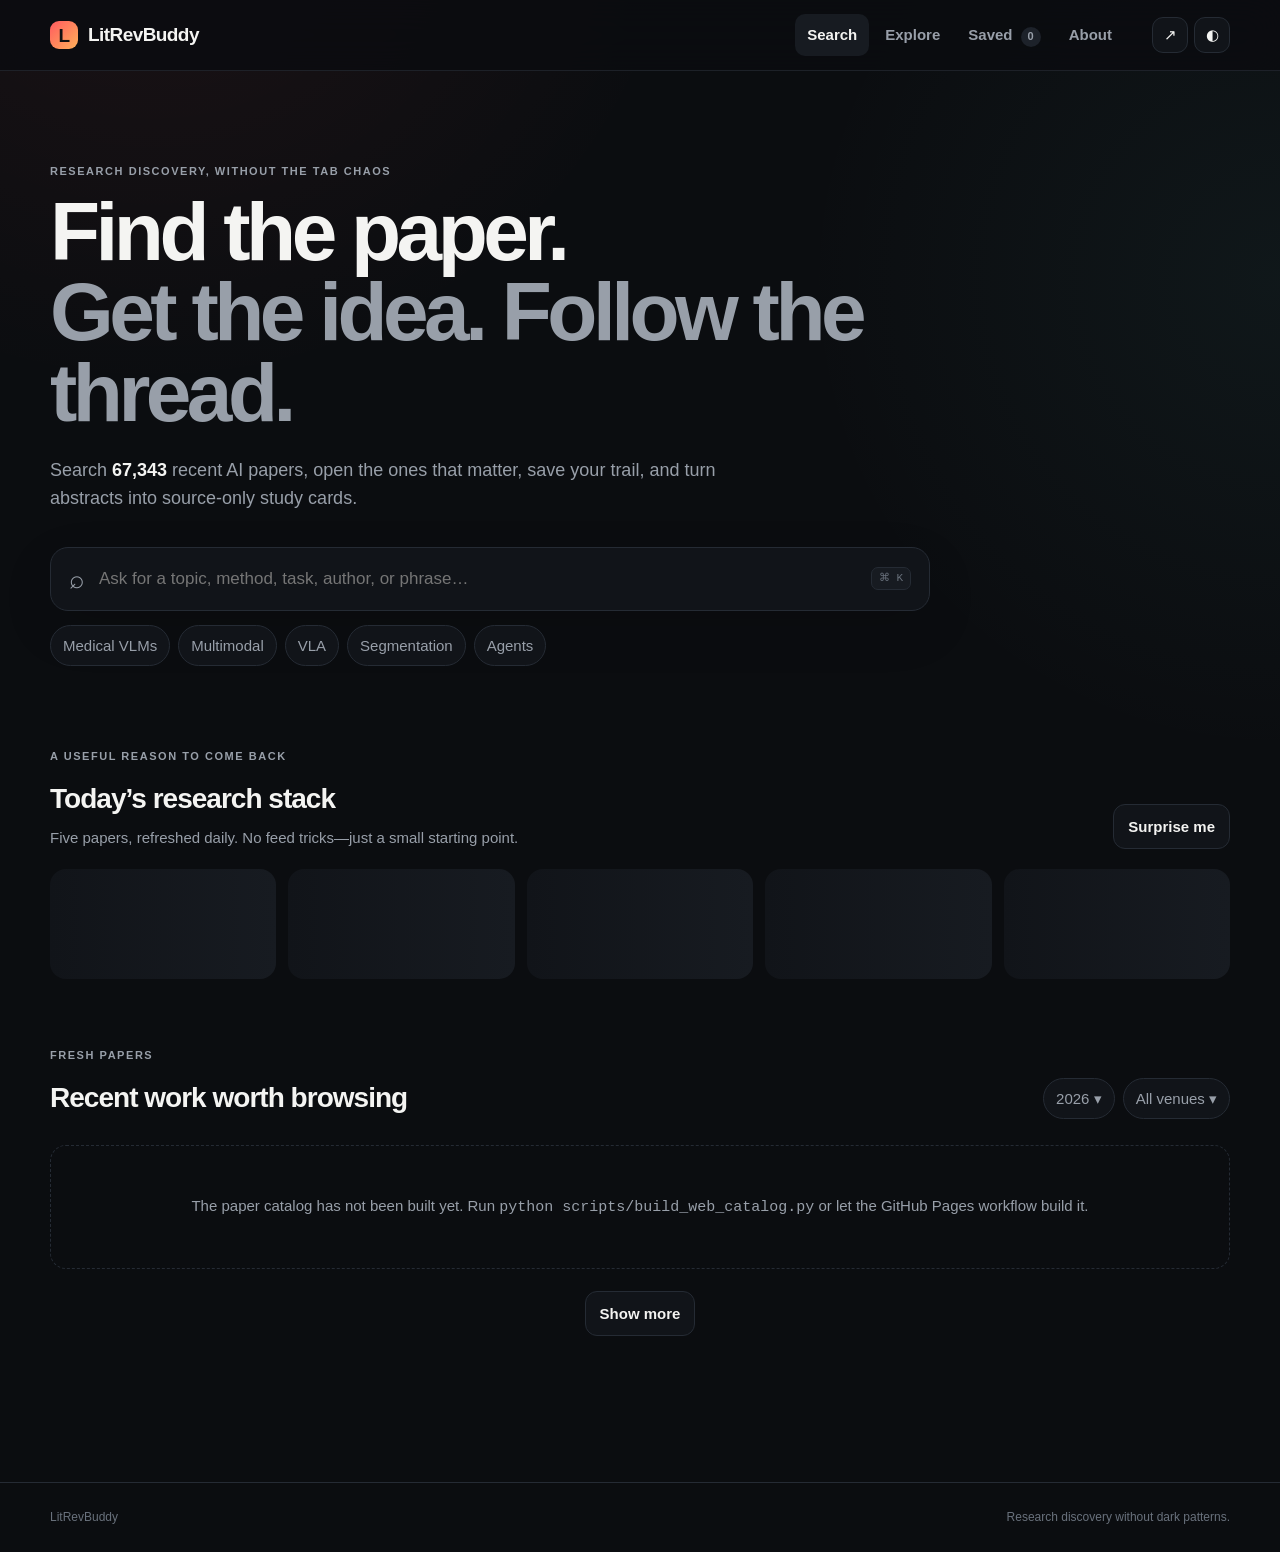
==== web/index.html @ 63c9c370 "Build static GitHub Pages research experience" ====
<!doctype html>
<html lang="en">
<head>
  <meta charset="utf-8" />
  <meta name="viewport" content="width=device-width,initial-scale=1,viewport-fit=cover" />
  <meta name="theme-color" content="#0b0d10" />
  <meta name="description" content="Search, understand, and connect recent AI research." />
  <title>LitRevBuddy — Find the paper. Get the idea. Follow the thread.</title>
  <link rel="manifest" href="./manifest.webmanifest" />
  <link rel="stylesheet" href="./styles.css" />
</head>
<body>
  <a class="skip-link" href="#main">Skip to content</a>

  <header class="site-header" id="siteHeader">
    <div class="shell header-inner">
      <button class="brand" data-route="search" aria-label="LitRevBuddy home">
        <span class="brand-mark">L</span>
        <span>LitRevBuddy</span>
      </button>

      <nav class="nav" aria-label="Primary">
        <button data-route="search" class="nav-link active">Search</button>
        <button data-route="explore" class="nav-link">Explore</button>
        <button data-route="saved" class="nav-link">Saved <span id="savedCount" class="nav-count">0</span></button>
        <button data-route="about" class="nav-link">About</button>
      </nav>

      <div class="header-actions">
        <button class="icon-btn" id="surpriseHeader" title="Surprise me" aria-label="Surprise me">↗</button>
        <button class="icon-btn" id="themeToggle" title="Toggle theme" aria-label="Toggle theme">◐</button>
      </div>
    </div>
  </header>

  <main id="main" class="shell page" tabindex="-1">
    <section id="searchView" class="view active" data-view="search">
      <div class="hero">
        <div class="eyebrow">Research discovery, without the tab chaos</div>
        <h1>Find the paper.<br><span>Get the idea. Follow the thread.</span></h1>
        <p class="hero-copy">Search <strong id="paperCountHero">67,343</strong> recent AI papers, open the ones that matter, save your trail, and turn abstracts into source-only study cards.</p>

        <div class="search-shell">
          <span class="search-icon" aria-hidden="true">⌕</span>
          <input id="searchInput" type="search" autocomplete="off" spellcheck="false"
            placeholder="Ask for a topic, method, task, author, or phrase…" aria-label="Search papers" />
          <kbd>⌘ K</kbd>
        </div>

        <div class="quick-row" aria-label="Suggested searches">
          <button class="chip" data-query="medical vision-language models">Medical VLMs</button>
          <button class="chip" data-query="multimodal learning">Multimodal</button>
          <button class="chip" data-query="robot policy vision language action">VLA</button>
          <button class="chip" data-query="foundation models segmentation">Segmentation</button>
          <button class="chip" data-query="agent reasoning planning">Agents</button>
        </div>
      </div>

      <section class="daily-section" id="dailySection">
        <div class="section-heading">
          <div>
            <div class="eyebrow">A useful reason to come back</div>
            <h2>Today’s research stack</h2>
            <p>Five papers, refreshed daily. No feed tricks—just a small starting point.</p>
          </div>
          <button class="secondary-btn" id="surpriseBtn">Surprise me</button>
        </div>
        <div id="dailyStack" class="card-grid"></div>
      </section>

      <section class="results-section" id="resultsSection">
        <div class="results-toolbar">
          <div>
            <div class="eyebrow" id="resultsEyebrow">Fresh papers</div>
            <h2 id="resultsTitle">Recent work worth browsing</h2>
          </div>
          <div class="toolbar-actions">
            <button id="yearFilterBtn" class="filter-btn">2026 ▾</button>
            <button id="venueFilterBtn" class="filter-btn">All venues ▾</button>
          </div>
        </div>

        <div id="activeFilters" class="active-filters" aria-live="polite"></div>
        <div id="resultsList" class="paper-list"></div>
        <div class="load-row">
          <button class="secondary-btn" id="loadMoreBtn">Show more</button>
        </div>
      </section>
    </section>

    <section id="exploreView" class="view" data-view="explore">
      <div class="page-hero compact">
        <div class="eyebrow">Explore the landscape</div>
        <h1>Move by idea, not by citation count.</h1>
        <p>Browse automatically discovered research themes or click the map to jump into a neighborhood.</p>
      </div>

      <div class="explore-tabs" role="tablist">
        <button class="tab-btn active" data-explore-tab="topics">Topics</button>
        <button class="tab-btn" data-explore-tab="map">Map</button>
      </div>

      <div id="topicsPanel" class="explore-panel active">
        <div id="topicGrid" class="topic-grid"></div>
      </div>
      <div id="mapPanel" class="explore-panel">
        <div class="map-card">
          <canvas id="topicMap" aria-label="Interactive topic map"></canvas>
          <div id="mapTooltip" class="map-tooltip" hidden></div>
        </div>
        <p class="microcopy">Each dot is a paper. Nearby dots share similar topic features. Click a dot to open it.</p>
      </div>
    </section>

    <section id="savedView" class="view" data-view="saved">
      <div class="page-hero compact">
        <div class="eyebrow">Your library</div>
        <h1>Keep the thread.</h1>
        <p>Saved papers stay in this browser. No account required.</p>
      </div>
      <div id="savedList" class="paper-list"></div>
      <div id="recentSection" class="recent-section">
        <div class="section-heading small">
          <div>
            <div class="eyebrow">Reading trail</div>
            <h2>Recently opened</h2>
          </div>
        </div>
        <div id="recentList" class="paper-list compact-list"></div>
      </div>
    </section>

    <section id="aboutView" class="view" data-view="about">
      <div class="page-hero compact about-hero">
        <div class="eyebrow">About</div>
        <h1>Built for the moment between “I found it” and “I understand it.”</h1>
        <p>LitRevBuddy indexes recent papers across major AI and medical-AI venues, then makes it easier to search, explore, connect, and study them.</p>
      </div>

      <div class="principle-grid">
        <article><span>01</span><h3>Search first</h3><p>Get to a useful paper quickly. Filters stay secondary until you need them.</p></article>
        <article><span>02</span><h3>Source first</h3><p>Built-in Stories use sentences from the paper abstract. AI is optional, not required for trust.</p></article>
        <article><span>03</span><h3>Follow the thread</h3><p>Related papers, topics, saved work, and recent history keep context from disappearing between tabs.</p></article>
      </div>

      <div id="coverageStats" class="stats-grid"></div>
      <div class="shortcut-card">
        <h3>Keyboard</h3>
        <div><kbd>/</kbd><span>Focus search</span></div>
        <div><kbd>J</kbd><span>Next result</span></div>
        <div><kbd>K</kbd><span>Previous result</span></div>
        <div><kbd>Enter</kbd><span>Open highlighted paper</span></div>
        <div><kbd>S</kbd><span>Save highlighted paper</span></div>
      </div>
    </section>
  </main>

  <aside id="paperDrawer" class="drawer" aria-hidden="true" aria-label="Paper details">
    <div class="drawer-backdrop" data-close-drawer></div>
    <div class="drawer-panel">
      <button class="drawer-close" data-close-drawer aria-label="Close paper">×</button>
      <div id="drawerContent"></div>
    </div>
  </aside>

  <aside id="storyModal" class="story-modal" aria-hidden="true" aria-label="Paper story">
    <div class="story-backdrop" data-close-story></div>
    <div class="story-panel">
      <div class="story-topbar">
        <button class="story-close" data-close-story>← Back to paper</button>
        <div class="story-mode-actions">
          <button id="extractiveStoryBtn" class="mode-btn active">Source cards</button>
          <button id="aiStoryBtn" class="mode-btn">AI story</button>
        </div>
      </div>
      <div id="storyContent"></div>
    </div>
  </aside>

  <div id="menuPopover" class="popover" hidden></div>
  <div id="toast" class="toast" role="status" aria-live="polite"></div>

  <footer class="site-footer">
    <div class="shell">
      <span>LitRevBuddy</span>
      <span>Research discovery without dark patterns.</span>
    </div>
  </footer>

  <script type="module" src="./app.js"></script>
</body>
</html>
---- web/styles.css ----
:root{
  color-scheme:dark;
  --bg:#0b0d10;
  --surface:#111419;
  --surface-2:#171b21;
  --surface-3:#1d222a;
  --text:#f4f4f2;
  --muted:#989fa9;
  --faint:#69717c;
  --line:#252b34;
  --accent:#ff5a5f;
  --accent-2:#ffb15a;
  --cyan:#68d7d2;
  --shadow:0 30px 80px rgba(0,0,0,.32);
  --radius:18px;
  --shell:1180px;
}
:root[data-theme="light"]{
  color-scheme:light;
  --bg:#f6f6f2;
  --surface:#ffffff;
  --surface-2:#f0f1ed;
  --surface-3:#e8eae5;
  --text:#111315;
  --muted:#626971;
  --faint:#8a9096;
  --line:#dedfd9;
  --shadow:0 28px 70px rgba(28,35,42,.12);
}
*{box-sizing:border-box}
html{scroll-behavior:smooth}
body{
  margin:0;
  background:
    radial-gradient(circle at 12% -10%,rgba(255,90,95,.08),transparent 34rem),
    radial-gradient(circle at 100% 18%,rgba(104,215,210,.05),transparent 30rem),
    var(--bg);
  color:var(--text);
  font:15px/1.55 Inter,ui-sans-serif,-apple-system,BlinkMacSystemFont,"Segoe UI",sans-serif;
  min-height:100vh;
}
button,input{font:inherit}
button{color:inherit}
a{color:inherit}
::selection{background:rgba(255,90,95,.35)}
.skip-link{position:fixed;left:1rem;top:-5rem;background:var(--text);color:var(--bg);padding:.7rem 1rem;border-radius:10px;z-index:999}
.skip-link:focus{top:1rem}
.shell{width:min(calc(100% - 40px),var(--shell));margin:0 auto}
.site-header{
  position:sticky;top:0;z-index:40;
  background:color-mix(in srgb,var(--bg) 84%,transparent);
  backdrop-filter:blur(18px);
  border-bottom:1px solid color-mix(in srgb,var(--line) 70%,transparent);
}
.header-inner{height:70px;display:flex;align-items:center;gap:28px}
.brand{display:flex;align-items:center;gap:10px;border:0;background:none;padding:0;font-size:19px;font-weight:820;letter-spacing:-.03em;cursor:pointer}
.brand-mark{display:grid;place-items:center;width:28px;height:28px;border-radius:9px;background:linear-gradient(135deg,var(--accent),var(--accent-2));color:#111;font-weight:900}
.nav{display:flex;gap:4px;margin-left:auto}
.nav-link{border:0;background:none;padding:9px 12px;border-radius:10px;color:var(--muted);cursor:pointer;font-weight:650}
.nav-link:hover,.nav-link.active{background:var(--surface-2);color:var(--text)}
.nav-count{display:inline-grid;place-items:center;min-width:20px;height:20px;padding:0 5px;border-radius:99px;background:var(--surface-3);font-size:11px;margin-left:4px}
.header-actions{display:flex;gap:6px}
.icon-btn{width:36px;height:36px;border:1px solid var(--line);border-radius:11px;background:var(--surface);cursor:pointer}
.icon-btn:hover{transform:translateY(-1px);border-color:var(--faint)}
.page{min-height:calc(100vh - 140px);padding-bottom:90px}
.view{display:none;animation:fade .22s ease}
.view.active{display:block}
@keyframes fade{from{opacity:0;transform:translateY(4px)}to{opacity:1;transform:none}}
.hero{padding:92px 0 48px;max-width:880px}
.eyebrow{text-transform:uppercase;letter-spacing:.14em;font-size:11px;font-weight:800;color:var(--muted);margin-bottom:12px}
.hero h1,.page-hero h1{
  margin:0;letter-spacing:-.055em;line-height:.98;font-size:clamp(44px,7vw,82px);font-weight:850;
}
.hero h1 span{color:var(--muted)}
.hero-copy{font-size:18px;max-width:720px;color:var(--muted);margin:24px 0 34px}
.hero-copy strong{color:var(--text)}
.search-shell{
  height:64px;display:grid;grid-template-columns:auto 1fr auto;align-items:center;gap:12px;
  padding:0 18px;border:1px solid var(--line);background:var(--surface);border-radius:18px;
  box-shadow:0 18px 50px rgba(0,0,0,.12);transition:.2s ease;
}
.search-shell:focus-within{border-color:color-mix(in srgb,var(--accent) 65%,var(--line));box-shadow:0 0 0 4px rgba(255,90,95,.08),0 22px 60px rgba(0,0,0,.16);transform:translateY(-1px)}
.search-icon{font-size:26px;color:var(--muted)}
.search-shell input{width:100%;border:0;outline:0;background:transparent;color:var(--text);font-size:17px}
.search-shell kbd{color:var(--faint)}
kbd{border:1px solid var(--line);background:var(--surface-2);border-radius:7px;padding:2px 7px;font-size:11px;color:var(--muted)}
.quick-row{display:flex;gap:8px;flex-wrap:wrap;margin-top:14px}
.chip,.filter-btn,.mode-btn,.tab-btn{
  border:1px solid var(--line);background:var(--surface);border-radius:999px;padding:8px 12px;cursor:pointer;color:var(--muted)
}
.chip:hover,.filter-btn:hover,.mode-btn:hover,.tab-btn:hover,.mode-btn.active,.tab-btn.active{color:var(--text);border-color:var(--faint);background:var(--surface-2)}
.daily-section,.results-section{padding:34px 0}
.section-heading,.results-toolbar{display:flex;align-items:end;justify-content:space-between;gap:24px;margin-bottom:20px}
.section-heading h2,.results-toolbar h2{margin:0;font-size:28px;letter-spacing:-.035em}
.section-heading p{margin:5px 0 0;color:var(--muted)}
.section-heading.small h2{font-size:23px}
.secondary-btn{
  border:1px solid var(--line);background:var(--surface);border-radius:12px;padding:10px 14px;cursor:pointer;font-weight:700
}
.secondary-btn:hover{border-color:var(--faint);transform:translateY(-1px)}
.card-grid{display:grid;grid-template-columns:repeat(5,minmax(0,1fr));gap:12px}
.daily-card{
  position:relative;min-height:260px;display:flex;flex-direction:column;padding:18px;border:1px solid var(--line);border-radius:var(--radius);
  background:linear-gradient(155deg,var(--surface-2),var(--surface));cursor:pointer;overflow:hidden;transition:.2s ease
}
.daily-card:hover{transform:translateY(-4px);border-color:var(--faint);box-shadow:var(--shadow)}
.daily-card .number{font-size:11px;color:var(--faint);font-weight:800}
.daily-card h3{font-size:17px;line-height:1.25;letter-spacing:-.025em;margin:22px 0 10px}
.daily-card p{font-size:13px;color:var(--muted);display:-webkit-box;-webkit-line-clamp:4;-webkit-box-orient:vertical;overflow:hidden}
.daily-card .meta{margin-top:auto;font-size:11px;color:var(--faint)}
.toolbar-actions{display:flex;gap:8px}
.paper-list{display:flex;flex-direction:column;gap:10px}
.paper-card{
  position:relative;display:grid;grid-template-columns:1fr auto;gap:18px;padding:20px 22px;border:1px solid var(--line);border-radius:16px;background:color-mix(in srgb,var(--surface) 94%,transparent);
  transition:.18s ease
}
.paper-card:hover,.paper-card.keyboard-active{border-color:var(--faint);background:var(--surface-2);transform:translateY(-1px)}
.paper-meta{display:flex;gap:8px;align-items:center;color:var(--faint);font-size:12px;flex-wrap:wrap}
.paper-meta .score{color:var(--accent)}
.paper-card h3{font-size:18px;line-height:1.28;letter-spacing:-.025em;margin:7px 0 7px;cursor:pointer}
.paper-card h3:hover{text-decoration:underline;text-decoration-color:var(--accent);text-underline-offset:4px}
.paper-card p{margin:0;color:var(--muted);display:-webkit-box;-webkit-line-clamp:2;-webkit-box-orient:vertical;overflow:hidden}
.paper-actions{display:flex;align-items:center;gap:8px}
.paper-actions button{white-space:nowrap}
.action-btn{border:1px solid var(--line);background:transparent;border-radius:10px;padding:9px 11px;cursor:pointer}
.action-btn.primary{background:var(--text);color:var(--bg);border-color:var(--text);font-weight:750}
.action-btn.saved{color:var(--accent);border-color:color-mix(in srgb,var(--accent) 50%,var(--line))}
.load-row{text-align:center;padding:22px 0}
.active-filters{display:flex;gap:8px;flex-wrap:wrap;margin:-8px 0 14px}
.filter-pill{font-size:12px;padding:6px 9px;border-radius:999px;background:var(--surface-2);color:var(--muted)}
.page-hero.compact{padding:72px 0 36px;max-width:900px}
.page-hero.compact h1{font-size:clamp(42px,6vw,68px)}
.page-hero.compact p{font-size:18px;color:var(--muted);max-width:720px}
.explore-tabs{display:flex;gap:8px;margin:10px 0 20px}
.explore-panel{display:none}.explore-panel.active{display:block}
.topic-grid{display:grid;grid-template-columns:repeat(3,1fr);gap:12px}
.topic-card{padding:18px;border:1px solid var(--line);border-radius:15px;background:var(--surface);cursor:pointer;min-height:150px}
.topic-card:hover{border-color:var(--faint);transform:translateY(-2px)}
.topic-card .topic-count{font-size:12px;color:var(--faint)}
.topic-card h3{margin:24px 0 8px;font-size:17px;line-height:1.25}
.topic-card p{margin:0;color:var(--muted);font-size:13px}
.map-card{position:relative;border:1px solid var(--line);border-radius:18px;background:var(--surface);overflow:hidden}
#topicMap{display:block;width:100%;height:620px}
.map-tooltip{position:absolute;pointer-events:none;max-width:280px;padding:9px 11px;border-radius:9px;background:var(--text);color:var(--bg);font-size:12px;box-shadow:var(--shadow)}
.microcopy{color:var(--faint);font-size:12px}
.recent-section{padding:48px 0}
.compact-list .paper-card p{display:none}
.about-hero{max-width:980px}
.principle-grid{display:grid;grid-template-columns:repeat(3,1fr);gap:12px;margin:20px 0 50px}
.principle-grid article{border:1px solid var(--line);border-radius:16px;padding:22px;background:var(--surface)}
.principle-grid article>span{font-size:11px;color:var(--accent);font-weight:800}
.principle-grid h3{font-size:20px;margin:28px 0 7px}
.principle-grid p{color:var(--muted);margin:0}
.stats-grid{display:grid;grid-template-columns:repeat(4,1fr);gap:10px;margin:20px 0 40px}
.stat{padding:18px;border-top:1px solid var(--line)}
.stat strong{display:block;font-size:30px;letter-spacing:-.04em}.stat span{color:var(--muted)}
.shortcut-card{max-width:560px;border:1px solid var(--line);border-radius:16px;padding:20px;background:var(--surface)}
.shortcut-card div{display:grid;grid-template-columns:64px 1fr;align-items:center;padding:7px 0;color:var(--muted)}
.drawer,.story-modal{position:fixed;inset:0;z-index:80;display:none}
.drawer.open,.story-modal.open{display:block}
.drawer-backdrop,.story-backdrop{position:absolute;inset:0;background:rgba(0,0,0,.62);backdrop-filter:blur(3px)}
.drawer-panel{position:absolute;right:0;top:0;height:100%;width:min(720px,100%);background:var(--bg);border-left:1px solid var(--line);overflow:auto;padding:34px;box-shadow:var(--shadow);animation:slide .24s ease}
@keyframes slide{from{transform:translateX(30px);opacity:.7}to{transform:none;opacity:1}}
.drawer-close{position:sticky;top:0;float:right;width:38px;height:38px;border:1px solid var(--line);border-radius:12px;background:var(--surface);cursor:pointer;z-index:2}
.drawer-meta{color:var(--accent);font-size:12px;font-weight:750;margin-top:34px}
.drawer-title{font-size:clamp(32px,5vw,52px);line-height:1.03;letter-spacing:-.05em;margin:12px 0 14px}
.drawer-authors{color:var(--muted)}
.drawer-actions{display:flex;gap:8px;flex-wrap:wrap;margin:22px 0 34px}
.drawer-section{border-top:1px solid var(--line);padding:26px 0}
.drawer-section h3{font-size:13px;text-transform:uppercase;letter-spacing:.1em;color:var(--muted)}
.drawer-section p{font-size:16px;line-height:1.75}
.related-row{display:flex;flex-direction:column;gap:7px}
.related-item{border:0;background:var(--surface);padding:12px;border-radius:11px;text-align:left;cursor:pointer}
.related-item:hover{background:var(--surface-2)}
.story-panel{position:absolute;inset:0;background:var(--bg);overflow:auto}
.story-topbar{position:sticky;top:0;z-index:2;height:64px;display:flex;align-items:center;justify-content:space-between;padding:0 24px;border-bottom:1px solid var(--line);background:color-mix(in srgb,var(--bg) 88%,transparent);backdrop-filter:blur(18px)}
.story-close{border:0;background:none;cursor:pointer;color:var(--muted)}
.story-mode-actions{display:flex;gap:6px}
.story-stage{width:min(100% - 32px,560px);margin:40px auto 80px}
.story-heading{text-align:center;margin-bottom:22px}.story-heading h2{font-size:23px;margin:4px 0}.story-heading p{color:var(--muted);margin:0}
.story-card{
  min-height:600px;border:1px solid var(--line);border-radius:28px;padding:28px;background:
  radial-gradient(circle at 90% 10%,rgba(104,215,210,.08),transparent 18rem),
  linear-gradient(150deg,rgba(255,90,95,.08),var(--surface) 55%);
  display:flex;flex-direction:column;box-shadow:var(--shadow)
}
.story-step{font-size:11px;color:var(--faint);font-weight:800;letter-spacing:.1em;text-transform:uppercase}
.story-card h3{font-size:clamp(31px,6vw,46px);line-height:1.04;letter-spacing:-.05em;margin:72px 0 20px}
.story-card p{font-size:18px;line-height:1.65;color:var(--muted)}
.story-source{margin-top:auto;border-top:1px solid var(--line);padding-top:18px;color:var(--faint);font-size:12px}
.story-controls{display:grid;grid-template-columns:1fr auto 1fr;gap:12px;align-items:center;margin-top:16px}
.story-controls button:last-child{justify-self:end}
.story-dots{color:var(--faint);font-size:12px}
.ai-connect{border:1px solid var(--line);border-radius:18px;padding:22px;background:var(--surface)}
.ai-connect input{width:100%;height:44px;border:1px solid var(--line);border-radius:10px;background:var(--surface-2);color:var(--text);padding:0 12px;margin:12px 0}
.popover{position:fixed;z-index:100;min-width:220px;max-height:340px;overflow:auto;border:1px solid var(--line);border-radius:13px;background:var(--surface);box-shadow:var(--shadow);padding:8px}
.popover button{display:block;width:100%;border:0;background:none;text-align:left;padding:9px 10px;border-radius:8px;cursor:pointer}
.popover button:hover,.popover button.active{background:var(--surface-2)}
.toast{position:fixed;left:50%;bottom:24px;transform:translate(-50%,20px);opacity:0;pointer-events:none;background:var(--text);color:var(--bg);padding:10px 14px;border-radius:10px;font-weight:700;z-index:150;transition:.2s ease}
.toast.show{opacity:1;transform:translate(-50%,0)}
.site-footer{border-top:1px solid var(--line);color:var(--faint);font-size:12px}
.site-footer .shell{min-height:70px;display:flex;align-items:center;justify-content:space-between;gap:20px}
.empty{padding:48px 20px;border:1px dashed var(--line);border-radius:16px;text-align:center;color:var(--muted)}
.skeleton{height:110px;border-radius:16px;background:linear-gradient(90deg,var(--surface),var(--surface-2),var(--surface));background-size:200% 100%;animation:shimmer 1.3s infinite}
@keyframes shimmer{to{background-position:-200% 0}}
@media (max-width:900px){
  .card-grid{grid-template-columns:repeat(2,1fr)}
  .topic-grid,.principle-grid{grid-template-columns:1fr 1fr}
  .stats-grid{grid-template-columns:1fr 1fr}
}
@media (max-width:680px){
  .shell{width:min(calc(100% - 24px),var(--shell))}
  .header-inner{height:62px}.brand span:last-child{display:none}.nav{gap:0}.nav-link{padding:8px}
  .header-actions #surpriseHeader{display:none}
  .hero{padding:58px 0 30px}.hero h1{font-size:46px}.hero-copy{font-size:16px}
  .search-shell{height:58px}.search-shell kbd{display:none}
  .card-grid,.topic-grid,.principle-grid{grid-template-columns:1fr}
  .paper-card{grid-template-columns:1fr}.paper-actions{justify-content:flex-start}
  .section-heading,.results-toolbar{align-items:flex-start;flex-direction:column}
  .toolbar-actions{width:100%}.toolbar-actions button{flex:1}
  #topicMap{height:480px}.drawer-panel{padding:22px}
  .story-card{min-height:520px;padding:22px}.story-card h3{margin-top:48px}
  .story-topbar{padding:0 12px}.mode-btn{padding:7px 9px;font-size:12px}
}
@media (prefers-reduced-motion:reduce){*{animation:none!important;transition:none!important;scroll-behavior:auto!important}}
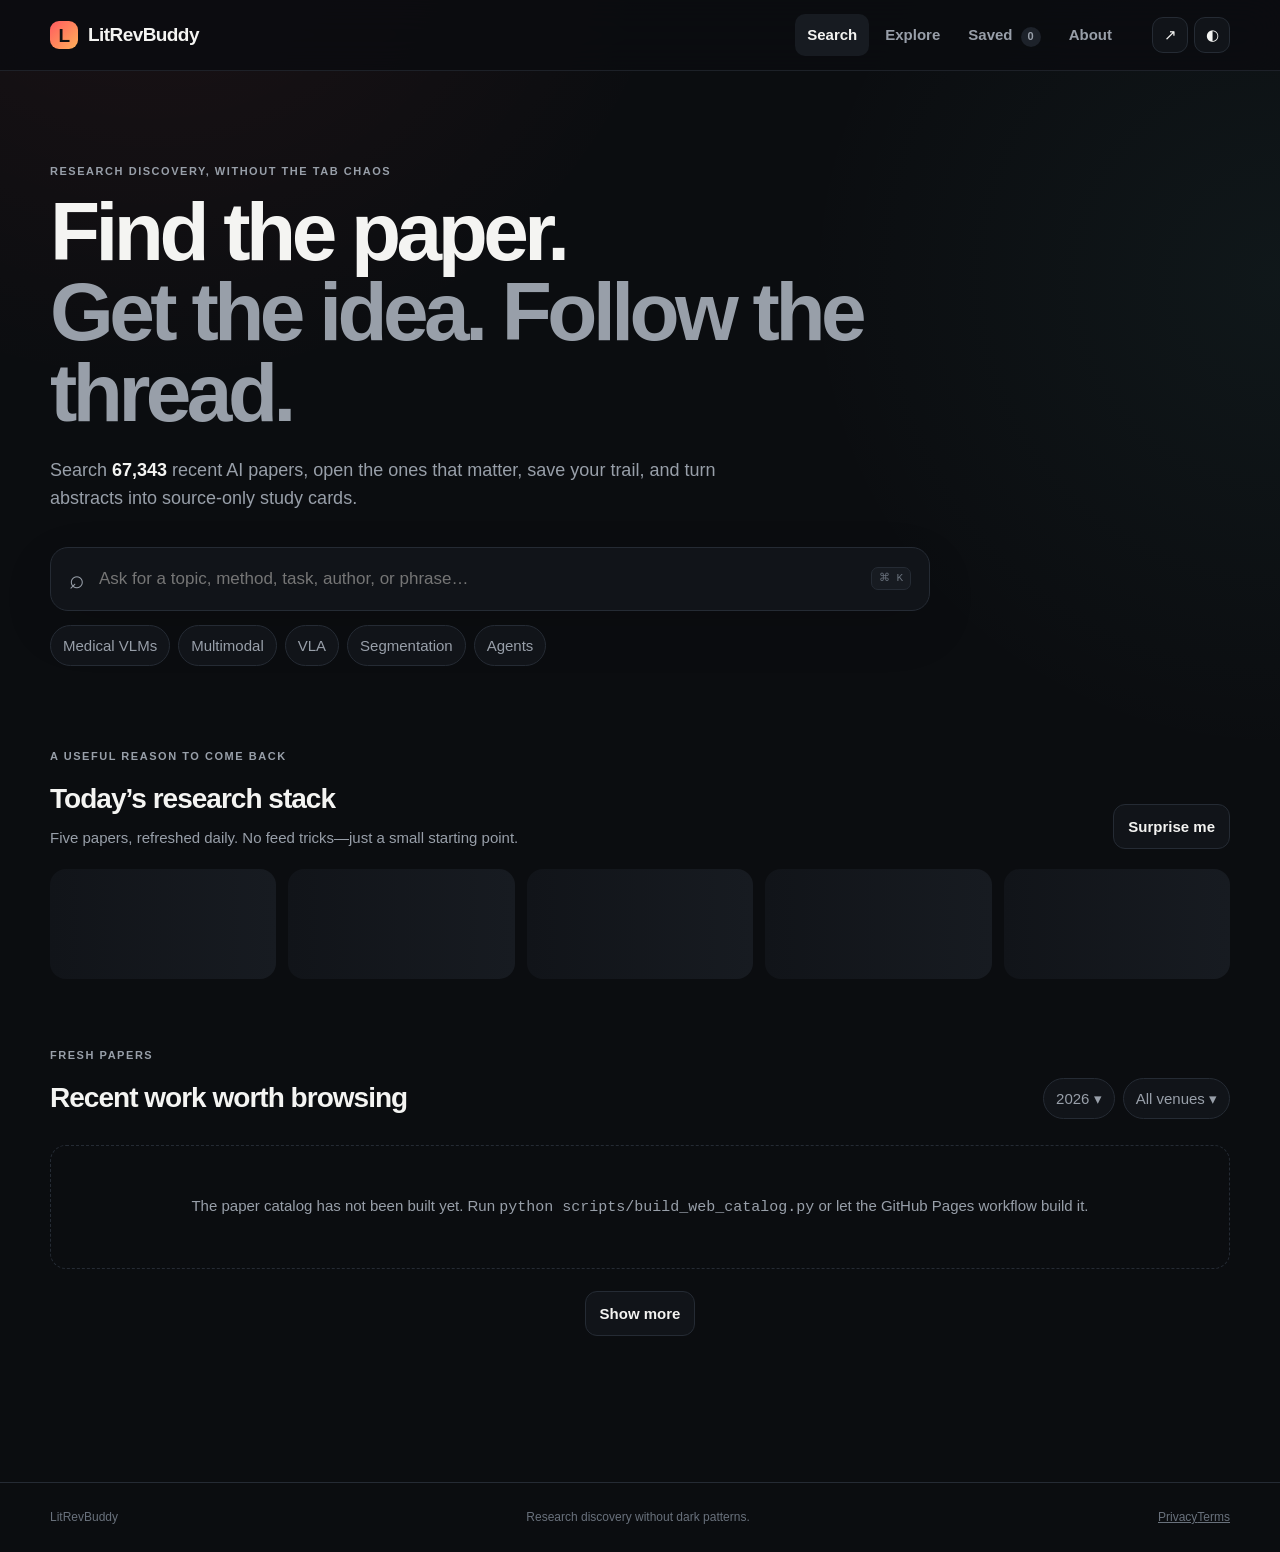
==== commit c37bb5fe: "Add privacy-first product disclosures" ====
--- a/web/index.html
+++ b/web/index.html
@@ -5,6 +5,7 @@
   <meta name="viewport" content="width=device-width,initial-scale=1,viewport-fit=cover" />
   <meta name="theme-color" content="#0b0d10" />
   <meta name="description" content="Search, understand, and connect recent AI research." />
+  <meta name="referrer" content="no-referrer" />
   <title>LitRevBuddy — Find the paper. Get the idea. Follow the thread.</title>
   <link rel="manifest" href="./manifest.webmanifest" />
   <link rel="stylesheet" href="./styles.css" />
@@ -116,7 +117,7 @@
       <div class="page-hero compact">
         <div class="eyebrow">Your library</div>
         <h1>Keep the thread.</h1>
-        <p>Saved papers stay in this browser. No account required.</p>
+        <p>Saved papers and reading history exist only for this open page. Refresh or close it and they are gone. No account required.</p>
       </div>
       <div id="savedList" class="paper-list"></div>
       <div id="recentSection" class="recent-section">
@@ -144,6 +145,18 @@
       </div>
 
       <div id="coverageStats" class="stats-grid"></div>
+
+      <section class="privacy-card">
+        <div class="eyebrow">Privacy by design</div>
+        <h2>No account. No analytics. No subscription.</h2>
+        <p>LitRevBuddy does not operate a user database, set cookies, run analytics, create accounts, sell data, or enroll visitors in subscriptions. Search terms, saved papers, reading history, and API keys are kept only in page memory and disappear when the page is refreshed or closed.</p>
+        <p>GitHub Pages hosts this static site. External paper links and the optional OpenRouter AI mode are third-party services with their own privacy practices. AI mode never runs without an explicit user action.</p>
+        <div class="legal-links">
+          <a href="./privacy.html">Privacy notice</a>
+          <a href="./terms.html">Terms & research-use notice</a>
+        </div>
+      </section>
+
       <div class="shortcut-card">
         <h3>Keyboard</h3>
         <div><kbd>/</kbd><span>Focus search</span></div>
@@ -181,9 +194,10 @@
   <div id="toast" class="toast" role="status" aria-live="polite"></div>
 
   <footer class="site-footer">
-    <div class="shell">
+    <div class="shell footer-inner">
       <span>LitRevBuddy</span>
       <span>Research discovery without dark patterns.</span>
+      <span class="footer-links"><a href="./privacy.html">Privacy</a><a href="./terms.html">Terms</a></span>
     </div>
   </footer>
 
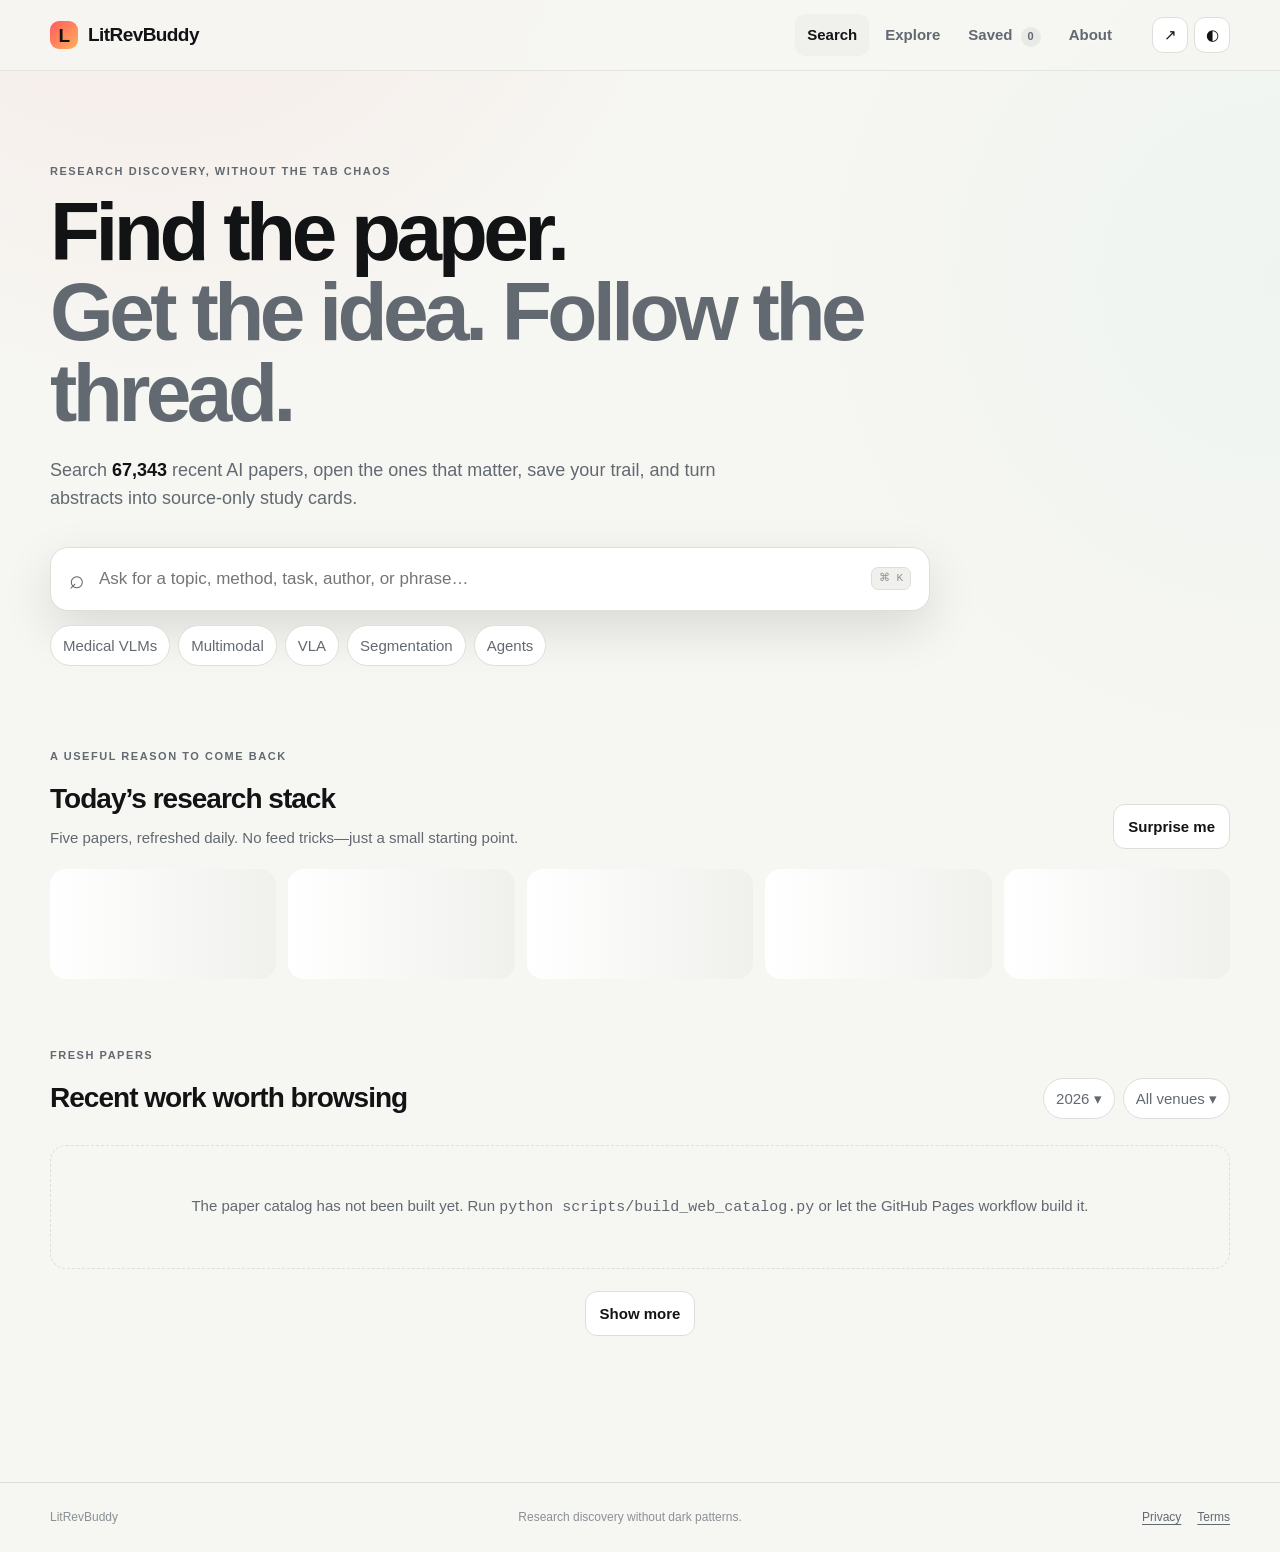
==== commit 734e5b9d: "Center paper modal and add story modes" ====
--- a/web/index.html
+++ b/web/index.html
@@ -168,7 +168,7 @@
     </section>
   </main>
 
-  <aside id="paperDrawer" class="drawer" aria-hidden="true" aria-label="Paper details">
+  <aside id="paperDrawer" class="drawer" aria-hidden="true" aria-label="Paper details" role="dialog" aria-modal="true">
     <div class="drawer-backdrop" data-close-drawer></div>
     <div class="drawer-panel">
       <button class="drawer-close" data-close-drawer aria-label="Close paper">×</button>
@@ -176,13 +176,14 @@
     </div>
   </aside>
 
-  <aside id="storyModal" class="story-modal" aria-hidden="true" aria-label="Paper story">
+  <aside id="storyModal" class="story-modal" aria-hidden="true" aria-label="Paper story" role="dialog" aria-modal="true">
     <div class="story-backdrop" data-close-story></div>
     <div class="story-panel">
       <div class="story-topbar">
         <button class="story-close" data-close-story>← Back to paper</button>
         <div class="story-mode-actions">
-          <button id="extractiveStoryBtn" class="mode-btn active">Source cards</button>
+          <button id="extractiveStoryBtn" class="mode-btn active">Quick story</button>
+          <button id="deepStoryBtn" class="mode-btn">Deep story</button>
           <button id="aiStoryBtn" class="mode-btn">AI story</button>
         </div>
       </div>
--- a/web/styles.css
+++ b/web/styles.css
@@ -223,3 +223,21 @@
   .story-topbar{padding:0 12px}.mode-btn{padding:7px 9px;font-size:12px}
 }
 @media (prefers-reduced-motion:reduce){*{animation:none!important;transition:none!important;scroll-behavior:auto!important}}
+
+.privacy-card{margin:0 0 40px;border:1px solid var(--line);border-radius:18px;padding:24px;background:var(--surface);max-width:860px}
+.privacy-card h2{font-size:26px;letter-spacing:-.035em;margin:0 0 10px}
+.privacy-card p{color:var(--muted);max-width:760px}
+.legal-links,.footer-links{display:flex;gap:16px;flex-wrap:wrap}
+.legal-links a,.footer-links a{color:var(--muted);text-underline-offset:3px}
+.legal-links a:hover,.footer-links a:hover{color:var(--text)}
+.consent-row{display:grid;grid-template-columns:auto 1fr;gap:10px;align-items:start;color:var(--muted);font-size:13px;margin:12px 0 16px}
+.consent-row input{margin-top:3px}
+.action-btn:disabled{opacity:.45;cursor:not-allowed;transform:none}
+.footer-inner{display:flex;align-items:center;justify-content:space-between;gap:20px;flex-wrap:wrap}
+
+.legal-page{max-width:820px;padding:64px 0 100px}
+.legal-page h1{font-size:clamp(42px,7vw,72px);line-height:1;letter-spacing:-.05em;margin:10px 0 28px}
+.legal-page h2{font-size:21px;margin:34px 0 8px}
+.legal-page p{color:var(--muted);font-size:16px;line-height:1.72}
+.legal-page strong,.legal-page a{color:var(--text)}
+.legal-note{border-top:1px solid var(--line);padding-top:22px;margin-top:44px;font-size:13px!important}
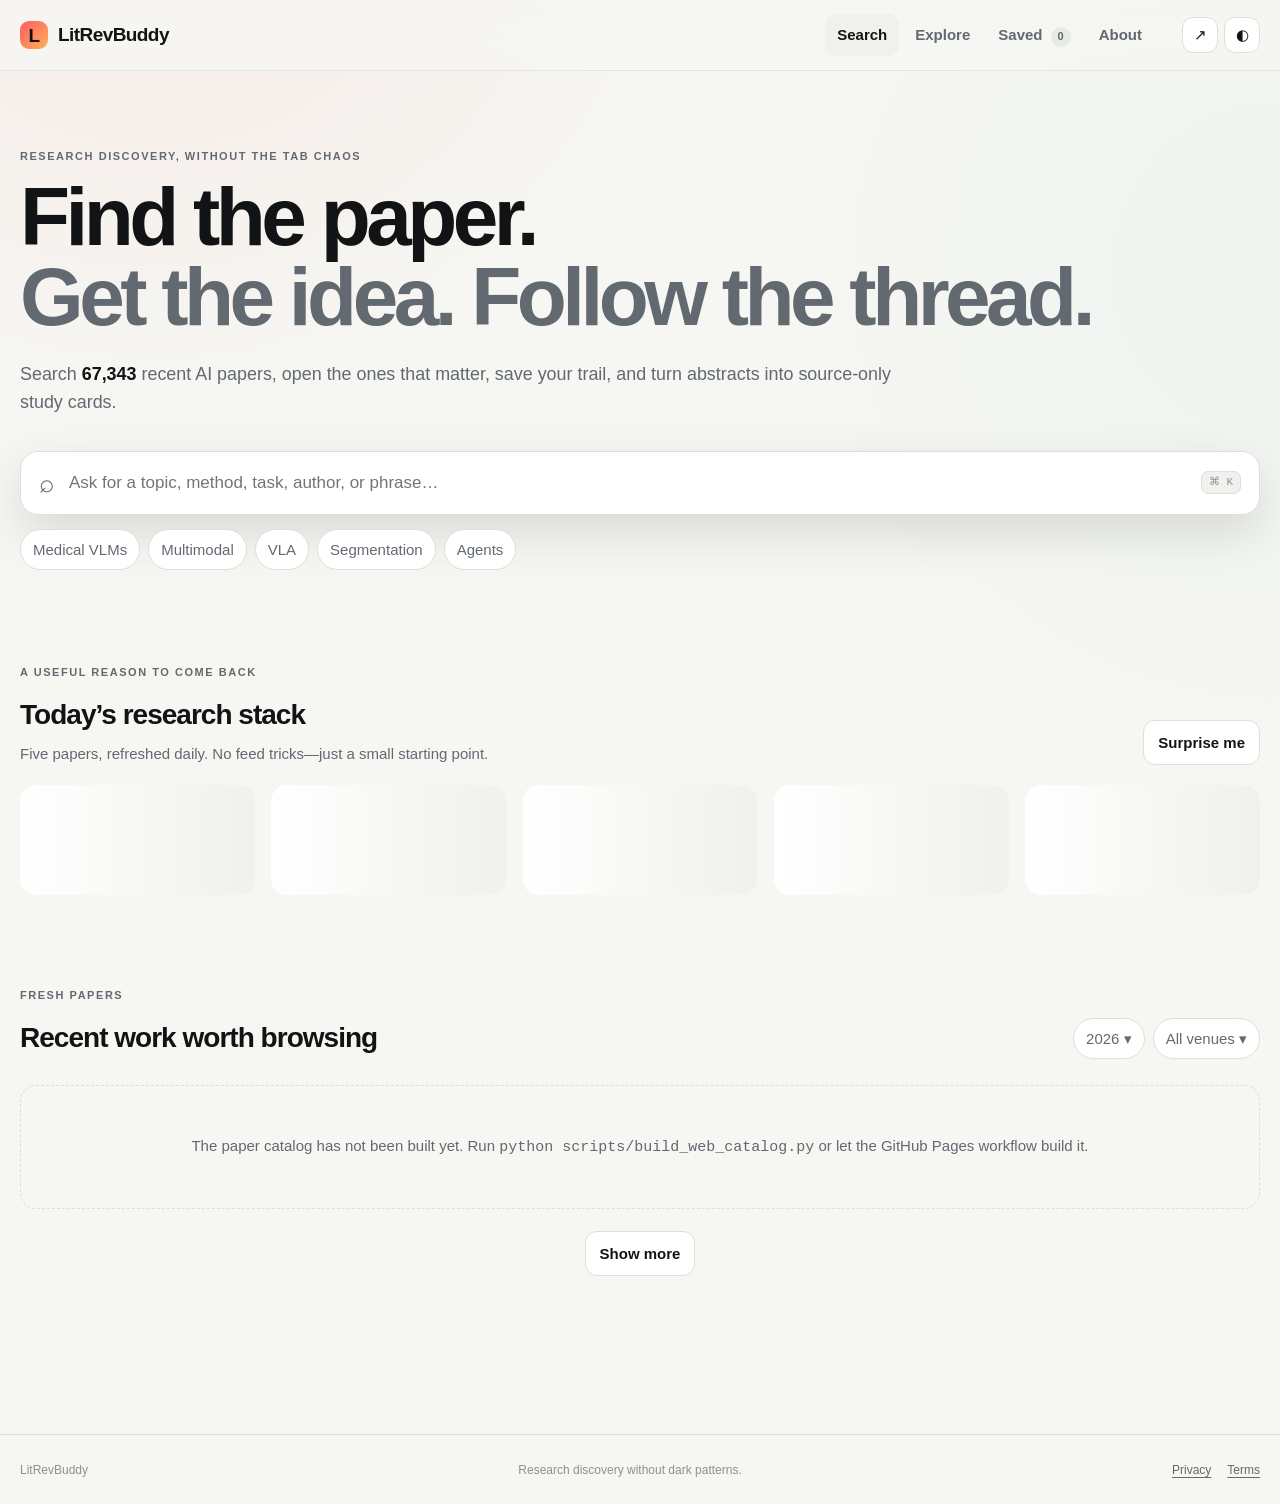
==== commit 06f08950: "Add citation graph explorer" ====
--- a/web/index.html
+++ b/web/index.html
@@ -98,7 +98,8 @@
 
       <div class="explore-tabs" role="tablist">
         <button class="tab-btn active" data-explore-tab="topics">Topics</button>
-        <button class="tab-btn" data-explore-tab="map">Map</button>
+        <button class="tab-btn" data-explore-tab="map">Topic map</button>
+        <button class="tab-btn" data-explore-tab="citations">Citation graph</button>
       </div>
 
       <div id="topicsPanel" class="explore-panel active">
@@ -110,6 +111,37 @@
           <div id="mapTooltip" class="map-tooltip" hidden></div>
         </div>
         <p class="microcopy">Each dot is a paper. Nearby dots share similar topic features. Click a dot to open it.</p>
+      </div>
+
+      <div id="citationsPanel" class="explore-panel">
+        <div class="citation-toolbar">
+          <div>
+            <div class="eyebrow">Graphify knowledge graph</div>
+            <h2>Citation map</h2>
+            <p id="citationStatus">Looking for a published Graphify graph…</p>
+          </div>
+          <div class="citation-actions">
+            <input id="citationSearch" type="search" placeholder="Find a paper or concept…" aria-label="Search citation graph" />
+            <select id="citationRelationFilter" aria-label="Citation relationship filter">
+              <option value="citations">Citations</option>
+              <option value="extracted">Extracted relationships</option>
+              <option value="all">All relationships</option>
+            </select>
+            <label class="secondary-btn upload-btn">Open graph.json
+              <input id="citationGraphUpload" type="file" accept=".json,application/json" hidden />
+            </label>
+          </div>
+        </div>
+        <div class="citation-layout">
+          <div class="map-card citation-map-card">
+            <canvas id="citationMap" aria-label="Interactive citation graph"></canvas>
+            <div id="citationTooltip" class="map-tooltip" hidden></div>
+          </div>
+          <aside id="citationDetails" class="citation-details">
+            <div class="empty compact-empty">Select a node to inspect its relationships.</div>
+          </aside>
+        </div>
+        <p class="microcopy">Published graphs are generated offline with Graphify. Uploaded JSON stays only in this page's memory and is never persisted by LitRevBuddy.</p>
       </div>
     </section>
 
--- a/web/styles.css
+++ b/web/styles.css
@@ -13,7 +13,7 @@
   --cyan:#68d7d2;
   --shadow:0 30px 80px rgba(0,0,0,.32);
   --radius:18px;
-  --shell:1180px;
+  --shell:1480px;
 }
 :root[data-theme="light"]{
   color-scheme:light;
@@ -63,18 +63,31 @@
 .icon-btn{width:36px;height:36px;border:1px solid var(--line);border-radius:11px;background:var(--surface);cursor:pointer}
 .icon-btn:hover{transform:translateY(-1px);border-color:var(--faint)}
 .page{min-height:calc(100vh - 140px);padding-bottom:90px}
+#main:focus{outline:none}
 .view{display:none;animation:fade .22s ease}
 .view.active{display:block}
 @keyframes fade{from{opacity:0;transform:translateY(4px)}to{opacity:1;transform:none}}
-.hero{padding:92px 0 48px;max-width:880px}
+.hero{
+  padding:clamp(48px,6vw,82px) 0 clamp(30px,4vw,48px);
+  width:100%;
+  max-width:none
+}
 .eyebrow{text-transform:uppercase;letter-spacing:.14em;font-size:11px;font-weight:800;color:var(--muted);margin-bottom:12px}
 .hero h1,.page-hero h1{
-  margin:0;letter-spacing:-.055em;line-height:.98;font-size:clamp(44px,7vw,82px);font-weight:850;
-}
+  margin:0;letter-spacing:-.055em;line-height:.98;font-size:clamp(44px,6.4vw,88px);font-weight:850;
+}
+.hero h1{max-width:1280px}
+.hero .hero-copy{max-width:900px}
 .hero h1 span{color:var(--muted)}
-.hero-copy{font-size:18px;max-width:720px;color:var(--muted);margin:24px 0 34px}
+.hero-copy{
+  font-size:clamp(16px,1.4vw,19px);
+  max-width:820px;
+  color:var(--muted);
+  margin:24px 0 34px
+}
 .hero-copy strong{color:var(--text)}
 .search-shell{
+  width:100%;
   height:64px;display:grid;grid-template-columns:auto 1fr auto;align-items:center;gap:12px;
   padding:0 18px;border:1px solid var(--line);background:var(--surface);border-radius:18px;
   box-shadow:0 18px 50px rgba(0,0,0,.12);transition:.2s ease;
@@ -89,7 +102,7 @@
   border:1px solid var(--line);background:var(--surface);border-radius:999px;padding:8px 12px;cursor:pointer;color:var(--muted)
 }
 .chip:hover,.filter-btn:hover,.mode-btn:hover,.tab-btn:hover,.mode-btn.active,.tab-btn.active{color:var(--text);border-color:var(--faint);background:var(--surface-2)}
-.daily-section,.results-section{padding:34px 0}
+.daily-section,.results-section{padding:clamp(26px,4vw,46px) 0;width:100%}
 .section-heading,.results-toolbar{display:flex;align-items:end;justify-content:space-between;gap:24px;margin-bottom:20px}
 .section-heading h2,.results-toolbar h2{margin:0;font-size:28px;letter-spacing:-.035em}
 .section-heading p{margin:5px 0 0;color:var(--muted)}
@@ -98,7 +111,11 @@
   border:1px solid var(--line);background:var(--surface);border-radius:12px;padding:10px 14px;cursor:pointer;font-weight:700
 }
 .secondary-btn:hover{border-color:var(--faint);transform:translateY(-1px)}
-.card-grid{display:grid;grid-template-columns:repeat(5,minmax(0,1fr));gap:12px}
+.card-grid{
+  display:grid;
+  grid-template-columns:repeat(auto-fit,minmax(220px,1fr));
+  gap:clamp(12px,1.3vw,18px)
+}
 .daily-card{
   position:relative;min-height:260px;display:flex;flex-direction:column;padding:18px;border:1px solid var(--line);border-radius:var(--radius);
   background:linear-gradient(155deg,var(--surface-2),var(--surface));cursor:pointer;overflow:hidden;transition:.2s ease
@@ -111,9 +128,12 @@
 .toolbar-actions{display:flex;gap:8px}
 .paper-list{display:flex;flex-direction:column;gap:10px}
 .paper-card{
-  position:relative;display:grid;grid-template-columns:1fr auto;gap:18px;padding:20px 22px;border:1px solid var(--line);border-radius:16px;background:color-mix(in srgb,var(--surface) 94%,transparent);
+  position:relative;display:grid;grid-template-columns:minmax(0,1fr) auto;gap:clamp(18px,3vw,36px);
+  padding:clamp(18px,2vw,26px) clamp(18px,2.2vw,30px);
+  border:1px solid var(--line);border-radius:16px;background:color-mix(in srgb,var(--surface) 94%,transparent);
   transition:.18s ease
 }
+.paper-card>div:first-child{max-width:1050px}
 .paper-card:hover,.paper-card.keyboard-active{border-color:var(--faint);background:var(--surface-2);transform:translateY(-1px)}
 .paper-meta{display:flex;gap:8px;align-items:center;color:var(--faint);font-size:12px;flex-wrap:wrap}
 .paper-meta .score{color:var(--accent)}
@@ -128,12 +148,16 @@
 .load-row{text-align:center;padding:22px 0}
 .active-filters{display:flex;gap:8px;flex-wrap:wrap;margin:-8px 0 14px}
 .filter-pill{font-size:12px;padding:6px 9px;border-radius:999px;background:var(--surface-2);color:var(--muted)}
-.page-hero.compact{padding:72px 0 36px;max-width:900px}
+.page-hero.compact{padding:clamp(52px,6vw,78px) 0 36px;max-width:1120px}
 .page-hero.compact h1{font-size:clamp(42px,6vw,68px)}
 .page-hero.compact p{font-size:18px;color:var(--muted);max-width:720px}
 .explore-tabs{display:flex;gap:8px;margin:10px 0 20px}
 .explore-panel{display:none}.explore-panel.active{display:block}
-.topic-grid{display:grid;grid-template-columns:repeat(3,1fr);gap:12px}
+.topic-grid{
+  display:grid;
+  grid-template-columns:repeat(auto-fit,minmax(280px,1fr));
+  gap:clamp(12px,1.3vw,18px)
+}
 .topic-card{padding:18px;border:1px solid var(--line);border-radius:15px;background:var(--surface);cursor:pointer;min-height:150px}
 .topic-card:hover{border-color:var(--faint);transform:translateY(-2px)}
 .topic-card .topic-count{font-size:12px;color:var(--faint)}
@@ -146,12 +170,22 @@
 .recent-section{padding:48px 0}
 .compact-list .paper-card p{display:none}
 .about-hero{max-width:980px}
-.principle-grid{display:grid;grid-template-columns:repeat(3,1fr);gap:12px;margin:20px 0 50px}
+.principle-grid{
+  display:grid;
+  grid-template-columns:repeat(auto-fit,minmax(260px,1fr));
+  gap:clamp(12px,1.3vw,18px);
+  margin:20px 0 50px
+}
 .principle-grid article{border:1px solid var(--line);border-radius:16px;padding:22px;background:var(--surface)}
 .principle-grid article>span{font-size:11px;color:var(--accent);font-weight:800}
 .principle-grid h3{font-size:20px;margin:28px 0 7px}
 .principle-grid p{color:var(--muted);margin:0}
-.stats-grid{display:grid;grid-template-columns:repeat(4,1fr);gap:10px;margin:20px 0 40px}
+.stats-grid{
+  display:grid;
+  grid-template-columns:repeat(auto-fit,minmax(180px,1fr));
+  gap:10px;
+  margin:20px 0 40px
+}
 .stat{padding:18px;border-top:1px solid var(--line)}
 .stat strong{display:block;font-size:30px;letter-spacing:-.04em}.stat span{color:var(--muted)}
 .shortcut-card{max-width:560px;border:1px solid var(--line);border-radius:16px;padding:20px;background:var(--surface)}
@@ -159,8 +193,16 @@
 .drawer,.story-modal{position:fixed;inset:0;z-index:80;display:none}
 .drawer.open,.story-modal.open{display:block}
 .drawer-backdrop,.story-backdrop{position:absolute;inset:0;background:rgba(0,0,0,.62);backdrop-filter:blur(3px)}
-.drawer-panel{position:absolute;right:0;top:0;height:100%;width:min(720px,100%);background:var(--bg);border-left:1px solid var(--line);overflow:auto;padding:34px;box-shadow:var(--shadow);animation:slide .24s ease}
-@keyframes slide{from{transform:translateX(30px);opacity:.7}to{transform:none;opacity:1}}
+.drawer-panel{
+  position:absolute;left:50%;top:50%;transform:translate(-50%,-50%);
+  width:min(900px,calc(100% - 40px));max-height:min(88vh,920px);
+  background:var(--bg);border:1px solid var(--line);border-radius:24px;
+  overflow:auto;padding:34px;box-shadow:var(--shadow);animation:modalIn .22s ease
+}
+@keyframes modalIn{
+  from{transform:translate(-50%,-47%) scale(.985);opacity:.55}
+  to{transform:translate(-50%,-50%) scale(1);opacity:1}
+}
 .drawer-close{position:sticky;top:0;float:right;width:38px;height:38px;border:1px solid var(--line);border-radius:12px;background:var(--surface);cursor:pointer;z-index:2}
 .drawer-meta{color:var(--accent);font-size:12px;font-weight:750;margin-top:34px}
 .drawer-title{font-size:clamp(32px,5vw,52px);line-height:1.03;letter-spacing:-.05em;margin:12px 0 14px}
@@ -179,11 +221,15 @@
 .story-stage{width:min(100% - 32px,560px);margin:40px auto 80px}
 .story-heading{text-align:center;margin-bottom:22px}.story-heading h2{font-size:23px;margin:4px 0}.story-heading p{color:var(--muted);margin:0}
 .story-card{
-  min-height:600px;border:1px solid var(--line);border-radius:28px;padding:28px;background:
+  min-height:610px;border:1px solid var(--line);border-radius:28px;padding:28px;background:
   radial-gradient(circle at 90% 10%,rgba(104,215,210,.08),transparent 18rem),
   linear-gradient(150deg,rgba(255,90,95,.08),var(--surface) 55%);
-  display:flex;flex-direction:column;box-shadow:var(--shadow)
-}
+  display:flex;flex-direction:column;box-shadow:var(--shadow);overflow:hidden
+}
+.story-type-result{background:radial-gradient(circle at 88% 8%,rgba(255,177,90,.13),transparent 18rem),linear-gradient(150deg,rgba(255,90,95,.07),var(--surface) 58%)}
+.story-type-method{background:radial-gradient(circle at 88% 8%,rgba(104,215,210,.12),transparent 18rem),linear-gradient(150deg,rgba(104,215,210,.05),var(--surface) 58%)}
+.story-type-limitation{background:linear-gradient(150deg,rgba(255,90,95,.09),var(--surface) 60%)}
+.story-type-comparison{background:linear-gradient(150deg,rgba(255,177,90,.07),var(--surface) 60%)}
 .story-step{font-size:11px;color:var(--faint);font-weight:800;letter-spacing:.1em;text-transform:uppercase}
 .story-card h3{font-size:clamp(31px,6vw,46px);line-height:1.04;letter-spacing:-.05em;margin:72px 0 20px}
 .story-card p{font-size:18px;line-height:1.65;color:var(--muted)}
@@ -204,15 +250,15 @@
 .skeleton{height:110px;border-radius:16px;background:linear-gradient(90deg,var(--surface),var(--surface-2),var(--surface));background-size:200% 100%;animation:shimmer 1.3s infinite}
 @keyframes shimmer{to{background-position:-200% 0}}
 @media (max-width:900px){
-  .card-grid{grid-template-columns:repeat(2,1fr)}
-  .topic-grid,.principle-grid{grid-template-columns:1fr 1fr}
-  .stats-grid{grid-template-columns:1fr 1fr}
+  .card-grid{grid-template-columns:repeat(auto-fit,minmax(210px,1fr))}
+  .topic-grid,.principle-grid{grid-template-columns:repeat(auto-fit,minmax(240px,1fr))}
+  .stats-grid{grid-template-columns:repeat(2,1fr)}
 }
 @media (max-width:680px){
   .shell{width:min(calc(100% - 24px),var(--shell))}
   .header-inner{height:62px}.brand span:last-child{display:none}.nav{gap:0}.nav-link{padding:8px}
   .header-actions #surpriseHeader{display:none}
-  .hero{padding:58px 0 30px}.hero h1{font-size:46px}.hero-copy{font-size:16px}
+  .hero{padding:42px 0 26px}.hero h1{font-size:46px}.hero-copy{font-size:16px}
   .search-shell{height:58px}.search-shell kbd{display:none}
   .card-grid,.topic-grid,.principle-grid{grid-template-columns:1fr}
   .paper-card{grid-template-columns:1fr}.paper-actions{justify-content:flex-start}
@@ -241,3 +287,21 @@
 .legal-page p{color:var(--muted);font-size:16px;line-height:1.72}
 .legal-page strong,.legal-page a{color:var(--text)}
 .legal-note{border-top:1px solid var(--line);padding-top:22px;margin-top:44px;font-size:13px!important}
+
+.story-keywords{display:flex;gap:7px;flex-wrap:wrap;margin:18px 0 12px}
+.story-keywords span{padding:6px 9px;border-radius:999px;background:var(--surface-2);border:1px solid var(--line);font-size:11px;color:var(--muted)}
+.story-metric{font-size:clamp(42px,9vw,72px);line-height:1;font-weight:850;letter-spacing:-.06em;color:var(--accent-2);margin:44px 0 -42px}
+.story-evidence{margin-top:auto;border-top:1px solid var(--line);padding-top:16px}
+.story-evidence summary{cursor:pointer;color:var(--muted);font-size:12px;font-weight:700}
+.story-evidence blockquote{margin:12px 0 0;padding-left:14px;border-left:2px solid var(--line);color:var(--muted);font-size:13px;line-height:1.6}
+.story-source{margin-top:14px!important}
+.deep-setup{border:1px solid var(--line);border-radius:22px;padding:26px;background:var(--surface);box-shadow:var(--shadow)}
+.deep-setup h2{font-size:30px;letter-spacing:-.04em;margin:4px 0 10px}
+.deep-setup>p{color:var(--muted)}
+.deep-actions{display:flex;gap:10px;flex-wrap:wrap;margin:22px 0 12px}
+.upload-btn{display:inline-flex;align-items:center}
+@media (max-width:680px){
+  .drawer-panel{left:12px;right:12px;top:12px;bottom:12px;transform:none;width:auto;max-height:none;border-radius:20px;padding:22px;animation:none}
+  .story-mode-actions{overflow:auto;max-width:72vw}
+  .story-mode-actions .mode-btn{white-space:nowrap}
+}
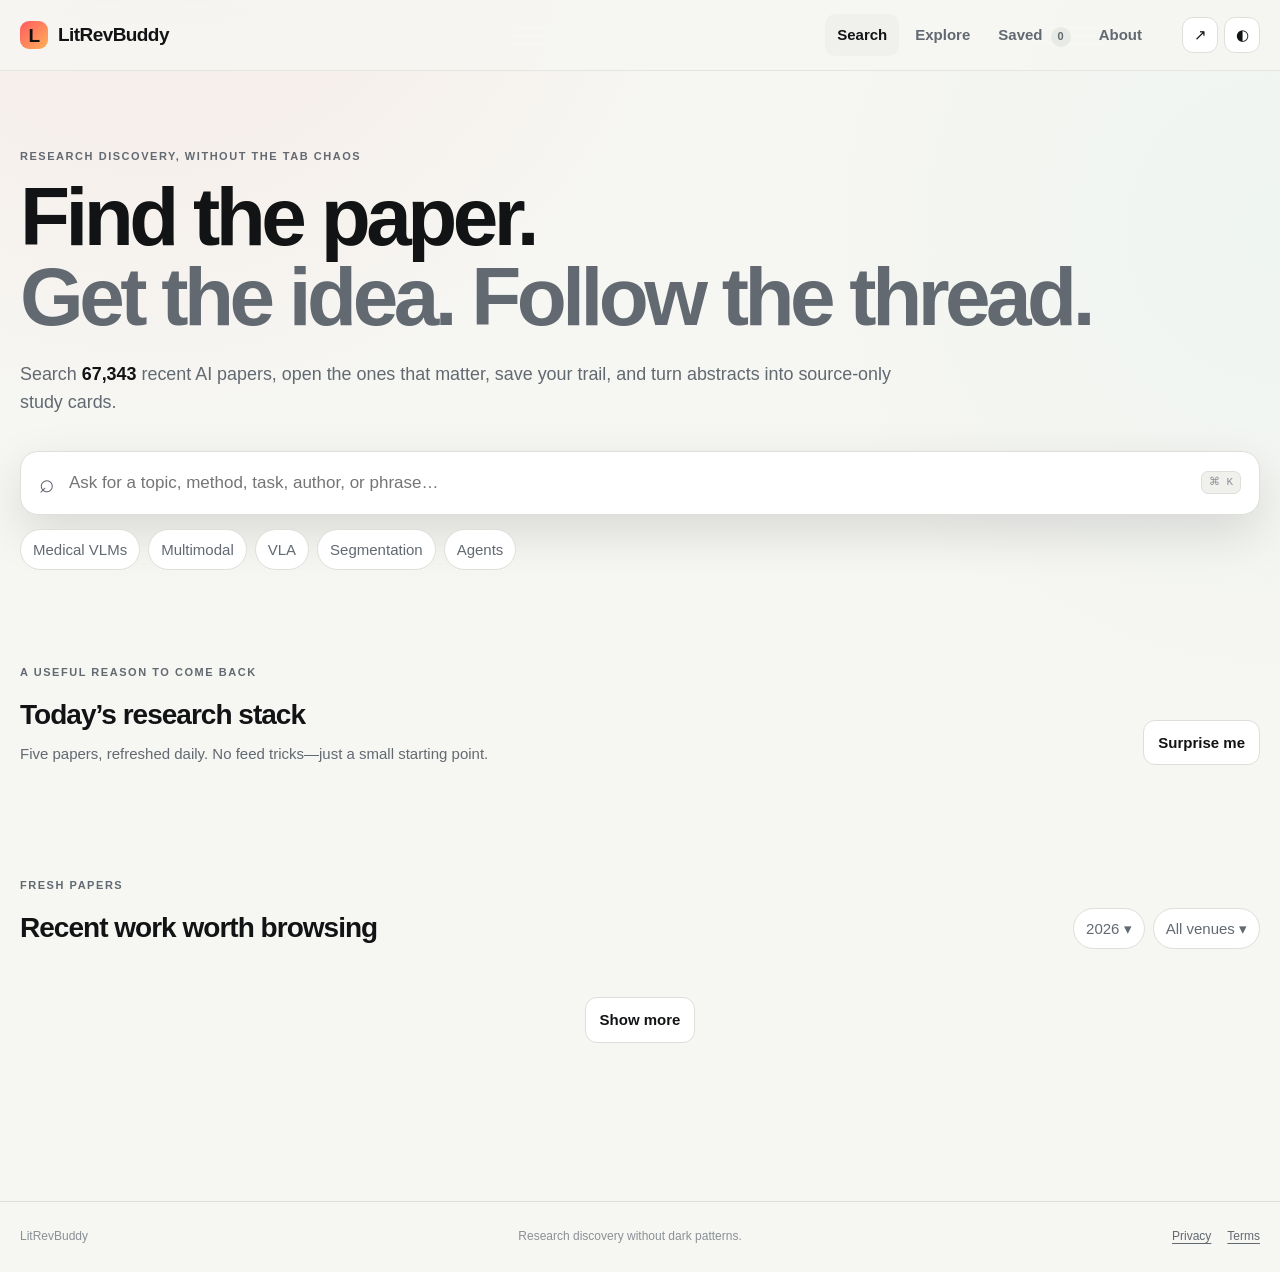
==== commit b8a0c0a2: "Separate citation and knowledge graph views" ====
--- a/web/index.html
+++ b/web/index.html
@@ -99,7 +99,8 @@
       <div class="explore-tabs" role="tablist">
         <button class="tab-btn active" data-explore-tab="topics">Topics</button>
         <button class="tab-btn" data-explore-tab="map">Topic map</button>
-        <button class="tab-btn" data-explore-tab="citations">Citation graph</button>
+        <button class="tab-btn" data-explore-tab="citations">Citation map</button>
+        <button class="tab-btn" data-explore-tab="knowledge">Knowledge map</button>
       </div>
 
       <div id="topicsPanel" class="explore-panel active">
@@ -116,18 +117,17 @@
       <div id="citationsPanel" class="explore-panel">
         <div class="citation-toolbar">
           <div>
-            <div class="eyebrow">Graphify knowledge graph</div>
+            <div class="eyebrow">Bibliographic network</div>
             <h2>Citation map</h2>
-            <p id="citationStatus">Looking for a published Graphify graph…</p>
+            <p id="citationStatus">Looking for published citation data…</p>
           </div>
           <div class="citation-actions">
             <input id="citationSearch" type="search" placeholder="Find a paper or concept…" aria-label="Search citation graph" />
             <select id="citationRelationFilter" aria-label="Citation relationship filter">
-              <option value="citations">Citations</option>
-              <option value="extracted">Extracted relationships</option>
-              <option value="all">All relationships</option>
+              <option value="citations">Direct citations</option>
+              <option value="all">All bibliographic edges</option>
             </select>
-            <label class="secondary-btn upload-btn">Open graph.json
+            <label class="secondary-btn upload-btn">Open citation graph
               <input id="citationGraphUpload" type="file" accept=".json,application/json" hidden />
             </label>
           </div>
@@ -141,7 +141,18 @@
             <div class="empty compact-empty">Select a node to inspect its relationships.</div>
           </aside>
         </div>
-        <p class="microcopy">Published graphs are generated offline with Graphify. Uploaded JSON stays only in this page's memory and is never persisted by LitRevBuddy.</p>
+        <p class="microcopy">Citation edges are generated offline from bibliographic metadata. Uploaded JSON stays only in this page's memory and is never persisted by LitRevBuddy.</p>
+      </div>
+
+      <div id="knowledgePanel" class="explore-panel">
+        <div class="knowledge-intro">
+          <div class="eyebrow">Semantic research graph</div>
+          <h2>Knowledge map</h2>
+          <p>Graphify will add concept, method, dataset, task, and other semantic relationships on top of LitRevBuddy abstracts and the verified citation network. This view will be enabled after the first local Graphify corpus is generated and validated.</p>
+          <div class="knowledge-flow">
+            <span>LitRevBuddy abstracts</span><strong>+</strong><span>verified citations</span><strong>→</strong><span>Graphify</span><strong>→</strong><span>knowledge map</span>
+          </div>
+        </div>
       </div>
     </section>
 
--- a/web/styles.css
+++ b/web/styles.css
@@ -305,3 +305,36 @@
   .story-mode-actions{overflow:auto;max-width:72vw}
   .story-mode-actions .mode-btn{white-space:nowrap}
 }
+
+.citation-toolbar{display:flex;align-items:end;justify-content:space-between;gap:24px;margin:8px 0 18px}
+.citation-toolbar h2{font-size:30px;letter-spacing:-.04em;margin:0}
+.citation-toolbar p{color:var(--muted);margin:5px 0 0}
+.citation-actions{display:flex;gap:8px;align-items:center;flex-wrap:wrap;justify-content:flex-end}
+.citation-actions input,.citation-actions select{height:42px;border:1px solid var(--line);border-radius:11px;background:var(--surface);color:var(--text);padding:0 11px}
+.citation-actions input{width:min(320px,40vw)}
+.citation-layout{display:grid;grid-template-columns:minmax(0,1fr) minmax(260px,340px);gap:14px;align-items:stretch}
+.citation-map-card{min-height:680px}
+#citationMap{display:block;width:100%;height:680px}
+.citation-details{border:1px solid var(--line);border-radius:18px;background:var(--surface);padding:18px;min-height:680px;overflow:auto}
+.citation-details h3{font-size:24px;line-height:1.15;letter-spacing:-.035em;margin:8px 0 10px}
+.citation-source{color:var(--faint);font-size:12px;word-break:break-word}
+.citation-neighbors{display:flex;flex-direction:column;gap:7px;margin-top:24px}
+.citation-neighbors>strong{font-size:12px;color:var(--muted);margin-bottom:3px}
+.citation-neighbors button{border:1px solid var(--line);background:var(--surface-2);border-radius:10px;text-align:left;padding:10px;cursor:pointer}
+.citation-neighbors button:hover{border-color:var(--faint)}
+.citation-neighbors button span,.citation-neighbors button small{display:block;color:var(--faint);font-size:10px;text-transform:uppercase;letter-spacing:.06em}
+.citation-neighbors button strong{display:block;font-size:13px;margin:3px 0}
+.compact-empty{padding:24px 14px}
+@media(max-width:900px){
+  .citation-toolbar{align-items:flex-start;flex-direction:column}
+  .citation-actions{width:100%;justify-content:flex-start}
+  .citation-actions input{width:min(100%,420px);flex:1}
+  .citation-layout{grid-template-columns:1fr}
+  .citation-details{min-height:0}
+}
+@media(max-width:680px){
+  #citationMap{height:520px}
+  .citation-map-card{min-height:520px}
+  .citation-actions{display:grid;grid-template-columns:1fr}
+  .citation-actions input{width:100%}
+}
